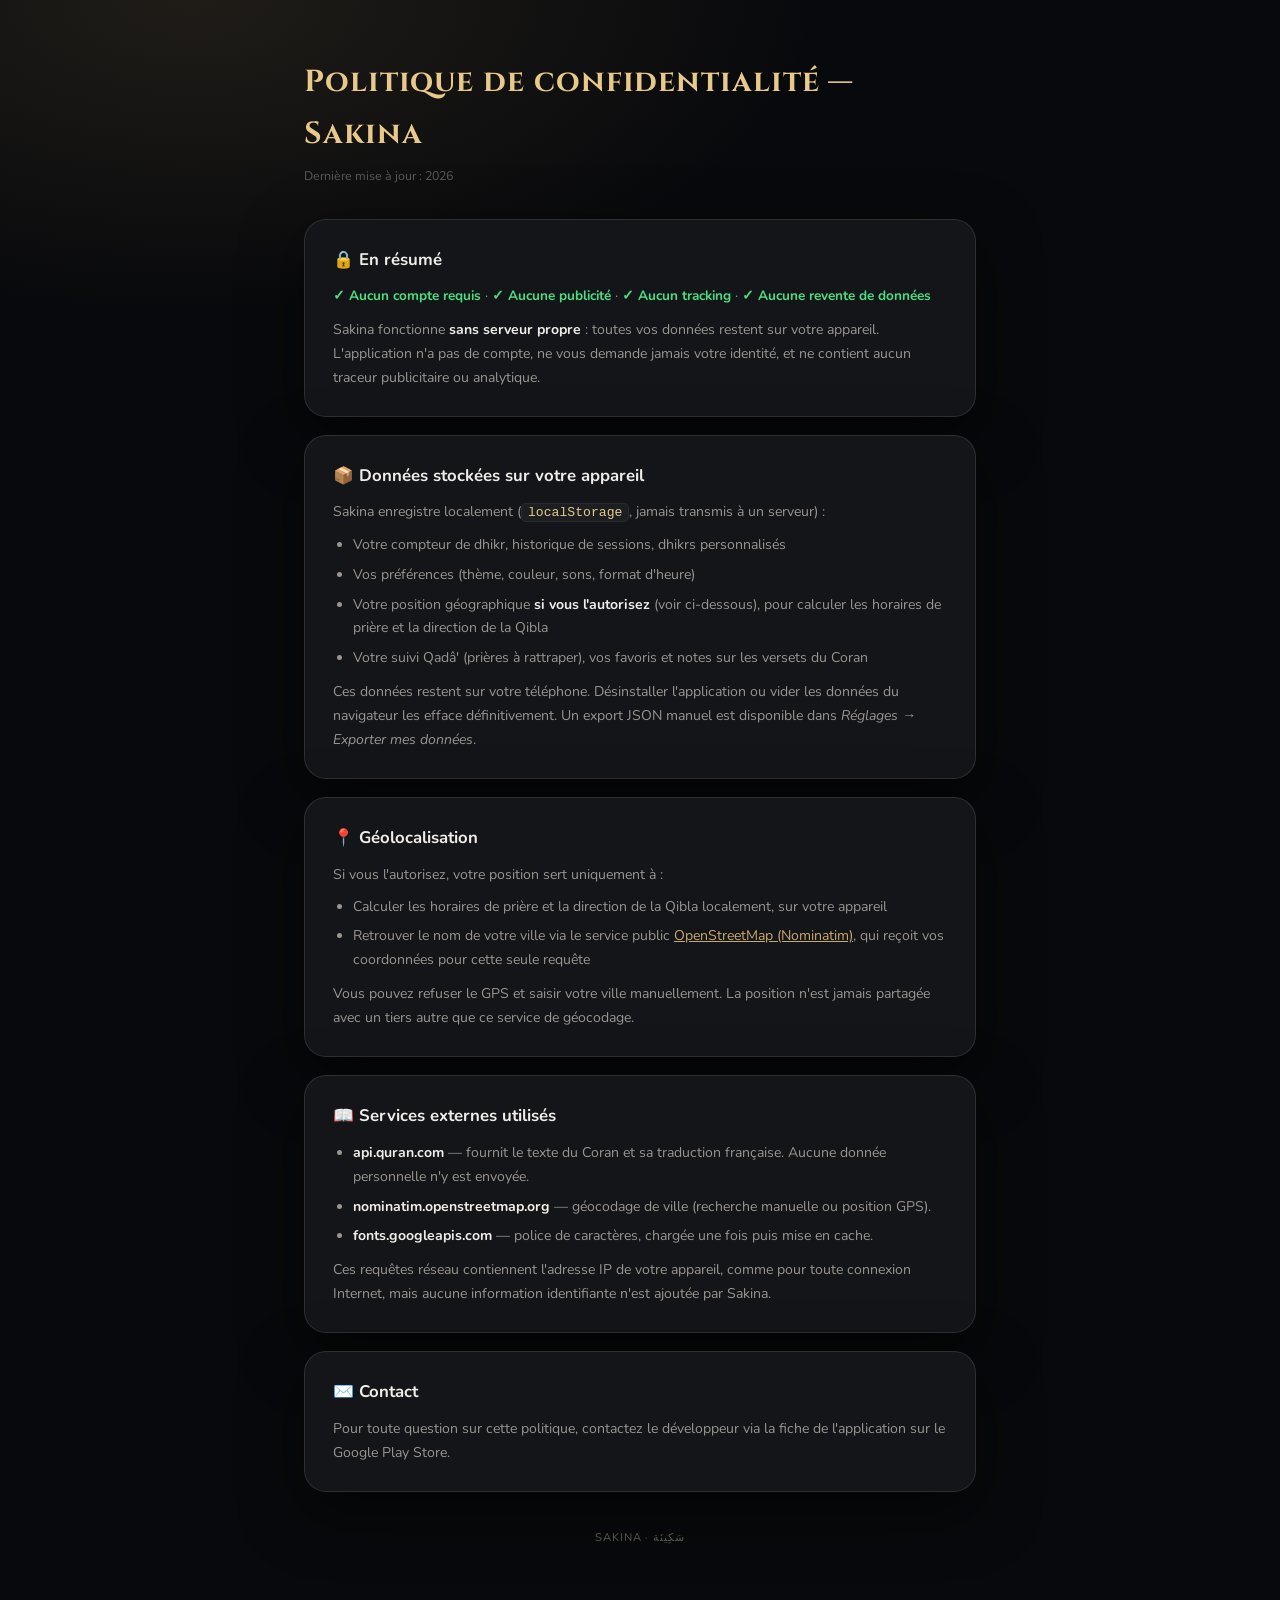
==== privacy-policy.html @ a519704c "Refonte complète : Sakina — app islamique modulaire PWA Migration depuis le monolithe v8.html vers u" ====
<!DOCTYPE html>
<html lang="fr" data-theme="dark">
<head>
<meta charset="UTF-8">
<meta name="viewport" content="width=device-width,initial-scale=1.0">
<title>Sakina ✦ — Politique de confidentialité</title>
<link rel="preconnect" href="https://fonts.googleapis.com" crossorigin>
<link href="https://fonts.googleapis.com/css2?family=Cinzel:wght@600;700&family=Nunito:wght@300;400;500;600;700;800&display=swap" rel="stylesheet">
<style>
:root{
  --a:#C9A96E;--a2:#E8C98A;--a-glow:rgba(201,169,110,0.28);--a-dim:rgba(201,169,110,0.13);
  --bg:#08090C;--sur:#131518;--sur2:#1C1E22;--bor:rgba(255,255,255,0.11);--bor2:rgba(255,255,255,0.06);
  --t1:#F0EDE8;--t2:#9A9590;--t3:#5A5754;--ok:#4ade80;
  --ff-d:"Cinzel",serif;--ff-b:"Nunito",sans-serif;--r-xl:22px;--r-md:11px;
}
*{box-sizing:border-box;margin:0;padding:0;}
body{font-family:var(--ff-b);background:var(--bg);color:var(--t1);line-height:1.7;
  background-image:radial-gradient(ellipse 70% 50% at 15% 0%,rgba(201,169,110,0.12) 0%,transparent 70%);
  background-attachment:fixed;}
.wrap{max-width:720px;margin:0 auto;padding:56px 24px 100px;}
h1{font-family:var(--ff-d);font-size:1.9rem;letter-spacing:0.03em;color:var(--a2);margin-bottom:6px;}
.updated{color:var(--t3);font-size:0.78rem;margin-bottom:32px;}
.gc{background:var(--sur);border:1px solid var(--bor);border-radius:var(--r-xl);
  box-shadow:0 20px 60px rgba(0,0,0,0.5);padding:26px 28px;margin-bottom:18px;}
h2{font-size:1.05rem;color:var(--t1);margin-bottom:10px;display:flex;align-items:center;gap:8px;}
p,li{color:var(--t2);font-size:0.88rem;}
ul{padding-left:20px;margin-top:8px;}
li{margin-bottom:6px;}
strong{color:var(--t1);}
code{font-family:monospace;background:var(--sur2);border:1px solid var(--bor2);border-radius:5px;padding:1px 6px;color:var(--a2);font-size:0.82rem;}
.ok-badge{display:inline-flex;align-items:center;gap:6px;color:var(--ok);font-weight:700;font-size:0.85rem;}
a{color:var(--a);}
footer{text-align:center;margin-top:36px;color:var(--t3);font-size:0.7rem;text-transform:uppercase;letter-spacing:0.08em;}
</style>
</head>
<body>
<div class="wrap">
  <h1>Politique de confidentialité — Sakina</h1>
  <div class="updated">Dernière mise à jour : 2026</div>

  <div class="gc">
    <h2>🔒 En résumé</h2>
    <p><span class="ok-badge">✓ Aucun compte requis</span> · <span class="ok-badge">✓ Aucune publicité</span> · <span class="ok-badge">✓ Aucun tracking</span> · <span class="ok-badge">✓ Aucune revente de données</span></p>
    <p style="margin-top:10px;">Sakina fonctionne <strong>sans serveur propre</strong> : toutes vos données restent sur votre appareil. L'application n'a pas de compte, ne vous demande jamais votre identité, et ne contient aucun traceur publicitaire ou analytique.</p>
  </div>

  <div class="gc">
    <h2>📦 Données stockées sur votre appareil</h2>
    <p>Sakina enregistre localement (<code>localStorage</code>, jamais transmis à un serveur) :</p>
    <ul>
      <li>Votre compteur de dhikr, historique de sessions, dhikrs personnalisés</li>
      <li>Vos préférences (thème, couleur, sons, format d'heure)</li>
      <li>Votre position géographique <strong>si vous l'autorisez</strong> (voir ci-dessous), pour calculer les horaires de prière et la direction de la Qibla</li>
      <li>Votre suivi Qadâ' (prières à rattraper), vos favoris et notes sur les versets du Coran</li>
    </ul>
    <p style="margin-top:10px;">Ces données restent sur votre téléphone. Désinstaller l'application ou vider les données du navigateur les efface définitivement. Un export JSON manuel est disponible dans <em>Réglages → Exporter mes données</em>.</p>
  </div>

  <div class="gc">
    <h2>📍 Géolocalisation</h2>
    <p>Si vous l'autorisez, votre position sert uniquement à :</p>
    <ul>
      <li>Calculer les horaires de prière et la direction de la Qibla localement, sur votre appareil</li>
      <li>Retrouver le nom de votre ville via le service public <a href="https://www.openstreetmap.org" target="_blank" rel="noopener">OpenStreetMap (Nominatim)</a>, qui reçoit vos coordonnées pour cette seule requête</li>
    </ul>
    <p style="margin-top:10px;">Vous pouvez refuser le GPS et saisir votre ville manuellement. La position n'est jamais partagée avec un tiers autre que ce service de géocodage.</p>
  </div>

  <div class="gc">
    <h2>📖 Services externes utilisés</h2>
    <ul>
      <li><strong>api.quran.com</strong> — fournit le texte du Coran et sa traduction française. Aucune donnée personnelle n'y est envoyée.</li>
      <li><strong>nominatim.openstreetmap.org</strong> — géocodage de ville (recherche manuelle ou position GPS).</li>
      <li><strong>fonts.googleapis.com</strong> — police de caractères, chargée une fois puis mise en cache.</li>
    </ul>
    <p style="margin-top:10px;">Ces requêtes réseau contiennent l'adresse IP de votre appareil, comme pour toute connexion Internet, mais aucune information identifiante n'est ajoutée par Sakina.</p>
  </div>

  <div class="gc">
    <h2>✉️ Contact</h2>
    <p>Pour toute question sur cette politique, contactez le développeur via la fiche de l'application sur le Google Play Store.</p>
  </div>

  <footer>Sakina · سَكِينَة</footer>
</div>
</body>
</html>
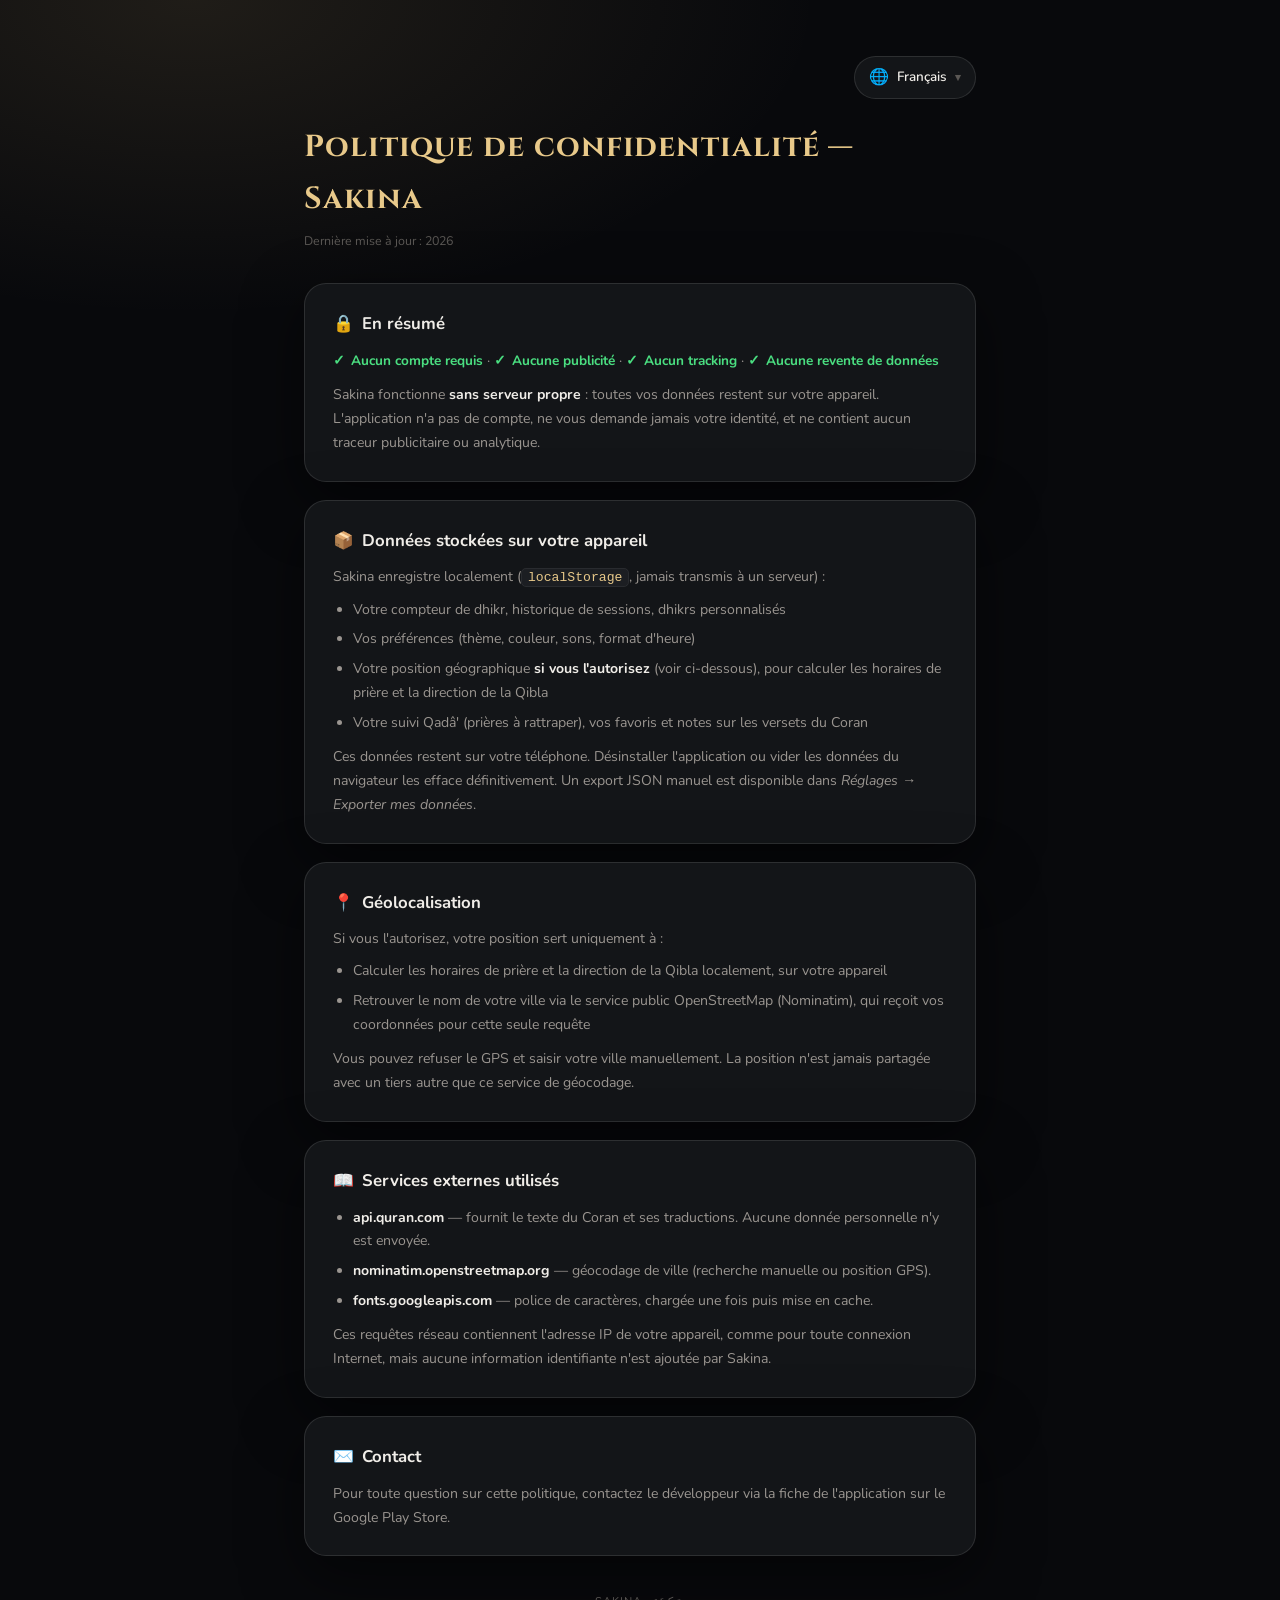
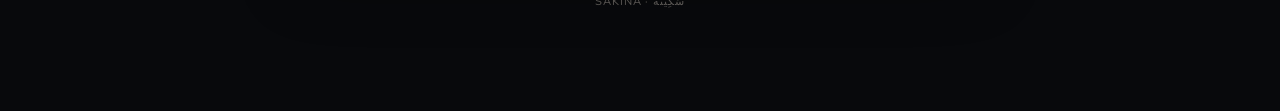
==== commit 69fb79d4: "La politique de confidentialite se lit dans dix-huit langues Elle s'ouvre dans un onglet a part, hor" ====
--- a/privacy-policy.html
+++ b/privacy-policy.html
@@ -31,57 +31,85 @@
 .ok-badge{display:inline-flex;align-items:center;gap:6px;color:var(--ok);font-weight:700;font-size:0.85rem;}
 a{color:var(--a);}
 footer{text-align:center;margin-top:36px;color:var(--t3);font-size:0.7rem;text-transform:uppercase;letter-spacing:0.08em;}
+
+/* Selecteur de langue : la page s'ouvre dans un onglet a part, hors de
+   l'application, donc hors de sa barre de reglages. Il lui faut le sien. */
+.topbar{display:flex;justify-content:flex-end;margin-bottom:22px;}
+.lang-btn{position:relative;display:inline-flex;align-items:center;gap:8px;
+  background:var(--sur);border:1px solid var(--bor);border-radius:999px;
+  padding:9px 14px;color:var(--t1);font-family:var(--ff-b);font-size:0.84rem;
+  font-weight:600;cursor:pointer;transition:border-color .18s,background .18s;}
+.lang-btn:hover,.lang-btn:focus-within{border-color:var(--a);background:var(--sur2);}
+.lang-btn .globe{font-size:1rem;line-height:1;}
+.lang-btn .chev{color:var(--t3);font-size:0.7rem;}
+/* Le <select> couvre le bouton : le controle natif garde son clavier, son
+   lecteur d'ecran et sa liste deroulante propre a chaque plateforme, et le
+   bouton n'est que son habillage. */
+/* inset seul : un width/height explicite l'emporterait sur lui et laisserait
+   la bordure de 1 px hors de la zone cliquable. */
+.lang-btn select{position:absolute;inset:-1px;opacity:0;
+  cursor:pointer;font-size:16px;}
+@media(max-width:420px){.wrap{padding:36px 16px 80px;}}
 </style>
 </head>
 <body>
 <div class="wrap">
-  <h1>Politique de confidentialité — Sakina</h1>
-  <div class="updated">Dernière mise à jour : 2026</div>
+  <div class="topbar">
+    <div class="lang-btn">
+      <span class="globe" aria-hidden="true">🌐</span>
+      <span id="lang-name">Français</span>
+      <span class="chev" aria-hidden="true">▾</span>
+      <select id="lang-pick" data-i18n-aria="priv.lang"></select>
+    </div>
+  </div>
+  <h1 data-i18n="priv.title">Politique de confidentialité — Sakina</h1>
+  <div class="updated" data-i18n="priv.updated">Dernière mise à jour : 2026</div>
 
   <div class="gc">
-    <h2>🔒 En résumé</h2>
-    <p><span class="ok-badge">✓ Aucun compte requis</span> · <span class="ok-badge">✓ Aucune publicité</span> · <span class="ok-badge">✓ Aucun tracking</span> · <span class="ok-badge">✓ Aucune revente de données</span></p>
-    <p style="margin-top:10px;">Sakina fonctionne <strong>sans serveur propre</strong> : toutes vos données restent sur votre appareil. L'application n'a pas de compte, ne vous demande jamais votre identité, et ne contient aucun traceur publicitaire ou analytique.</p>
+    <h2><span aria-hidden="true">🔒</span> <span data-i18n="priv.sum.h">En résumé</span></h2>
+    <p><span class="ok-badge">✓ <span data-i18n="priv.sum.b1">Aucun compte requis</span></span> · <span class="ok-badge">✓ <span data-i18n="priv.sum.b2">Aucune publicité</span></span> · <span class="ok-badge">✓ <span data-i18n="priv.sum.b3">Aucun tracking</span></span> · <span class="ok-badge">✓ <span data-i18n="priv.sum.b4">Aucune revente de données</span></span></p>
+    <p style="margin-top:10px;" data-i18n-html="priv.sum.p">Sakina fonctionne <strong>sans serveur propre</strong> : toutes vos données restent sur votre appareil. L'application n'a pas de compte, ne vous demande jamais votre identité, et ne contient aucun traceur publicitaire ou analytique.</p>
   </div>
 
   <div class="gc">
-    <h2>📦 Données stockées sur votre appareil</h2>
-    <p>Sakina enregistre localement (<code>localStorage</code>, jamais transmis à un serveur) :</p>
+    <h2><span aria-hidden="true">📦</span> <span data-i18n="priv.dev.h">Données stockées sur votre appareil</span></h2>
+    <p data-i18n-html="priv.dev.p1">Sakina enregistre localement (<code>localStorage</code>, jamais transmis à un serveur) :</p>
     <ul>
-      <li>Votre compteur de dhikr, historique de sessions, dhikrs personnalisés</li>
-      <li>Vos préférences (thème, couleur, sons, format d'heure)</li>
-      <li>Votre position géographique <strong>si vous l'autorisez</strong> (voir ci-dessous), pour calculer les horaires de prière et la direction de la Qibla</li>
-      <li>Votre suivi Qadâ' (prières à rattraper), vos favoris et notes sur les versets du Coran</li>
+      <li data-i18n-html="priv.dev.l1">Votre compteur de dhikr, historique de sessions, dhikrs personnalisés</li>
+      <li data-i18n-html="priv.dev.l2">Vos préférences (thème, couleur, sons, format d'heure)</li>
+      <li data-i18n-html="priv.dev.l3">Votre position géographique <strong>si vous l'autorisez</strong> (voir ci-dessous), pour calculer les horaires de prière et la direction de la Qibla</li>
+      <li data-i18n-html="priv.dev.l4">Votre suivi Qadâ' (prières à rattraper), vos favoris et notes sur les versets du Coran</li>
     </ul>
-    <p style="margin-top:10px;">Ces données restent sur votre téléphone. Désinstaller l'application ou vider les données du navigateur les efface définitivement. Un export JSON manuel est disponible dans <em>Réglages → Exporter mes données</em>.</p>
+    <p style="margin-top:10px;" data-i18n-html="priv.dev.p2">Ces données restent sur votre téléphone. Désinstaller l'application ou vider les données du navigateur les efface définitivement. Un export JSON manuel est disponible dans <em>Réglages → Exporter mes données</em>.</p>
   </div>
 
   <div class="gc">
-    <h2>📍 Géolocalisation</h2>
-    <p>Si vous l'autorisez, votre position sert uniquement à :</p>
+    <h2><span aria-hidden="true">📍</span> <span data-i18n="priv.geo.h">Géolocalisation</span></h2>
+    <p data-i18n="priv.geo.p1">Si vous l'autorisez, votre position sert uniquement à :</p>
     <ul>
-      <li>Calculer les horaires de prière et la direction de la Qibla localement, sur votre appareil</li>
-      <li>Retrouver le nom de votre ville via le service public <a href="https://www.openstreetmap.org" target="_blank" rel="noopener">OpenStreetMap (Nominatim)</a>, qui reçoit vos coordonnées pour cette seule requête</li>
+      <li data-i18n="priv.geo.l1">Calculer les horaires de prière et la direction de la Qibla localement, sur votre appareil</li>
+      <li data-i18n-html="priv.geo.l2">Retrouver le nom de votre ville via le service public <a href="https://www.openstreetmap.org" target="_blank" rel="noopener">OpenStreetMap (Nominatim)</a>, qui reçoit vos coordonnées pour cette seule requête</li>
     </ul>
-    <p style="margin-top:10px;">Vous pouvez refuser le GPS et saisir votre ville manuellement. La position n'est jamais partagée avec un tiers autre que ce service de géocodage.</p>
+    <p style="margin-top:10px;" data-i18n="priv.geo.p2">Vous pouvez refuser le GPS et saisir votre ville manuellement. La position n'est jamais partagée avec un tiers autre que ce service de géocodage.</p>
   </div>
 
   <div class="gc">
-    <h2>📖 Services externes utilisés</h2>
+    <h2><span aria-hidden="true">📖</span> <span data-i18n="priv.ext.h">Services externes utilisés</span></h2>
     <ul>
-      <li><strong>api.quran.com</strong> — fournit le texte du Coran et sa traduction française. Aucune donnée personnelle n'y est envoyée.</li>
-      <li><strong>nominatim.openstreetmap.org</strong> — géocodage de ville (recherche manuelle ou position GPS).</li>
-      <li><strong>fonts.googleapis.com</strong> — police de caractères, chargée une fois puis mise en cache.</li>
+      <li data-i18n-html="priv.ext.l1"><strong>api.quran.com</strong> — fournit le texte du Coran et sa traduction française. Aucune donnée personnelle n'y est envoyée.</li>
+      <li data-i18n-html="priv.ext.l2"><strong>nominatim.openstreetmap.org</strong> — géocodage de ville (recherche manuelle ou position GPS).</li>
+      <li data-i18n-html="priv.ext.l3"><strong>fonts.googleapis.com</strong> — police de caractères, chargée une fois puis mise en cache.</li>
     </ul>
-    <p style="margin-top:10px;">Ces requêtes réseau contiennent l'adresse IP de votre appareil, comme pour toute connexion Internet, mais aucune information identifiante n'est ajoutée par Sakina.</p>
+    <p style="margin-top:10px;" data-i18n="priv.ext.p">Ces requêtes réseau contiennent l'adresse IP de votre appareil, comme pour toute connexion Internet, mais aucune information identifiante n'est ajoutée par Sakina.</p>
   </div>
 
   <div class="gc">
-    <h2>✉️ Contact</h2>
-    <p>Pour toute question sur cette politique, contactez le développeur via la fiche de l'application sur le Google Play Store.</p>
+    <h2><span aria-hidden="true">✉️</span> <span data-i18n="priv.contact.h">Contact</span></h2>
+    <p data-i18n="priv.contact.p">Pour toute question sur cette politique, contactez le développeur via la fiche de l'application sur le Google Play Store.</p>
   </div>
 
   <footer>Sakina · سَكِينَة</footer>
 </div>
+<script type="module" src="js/privacy.js"></script>
 </body>
 </html>
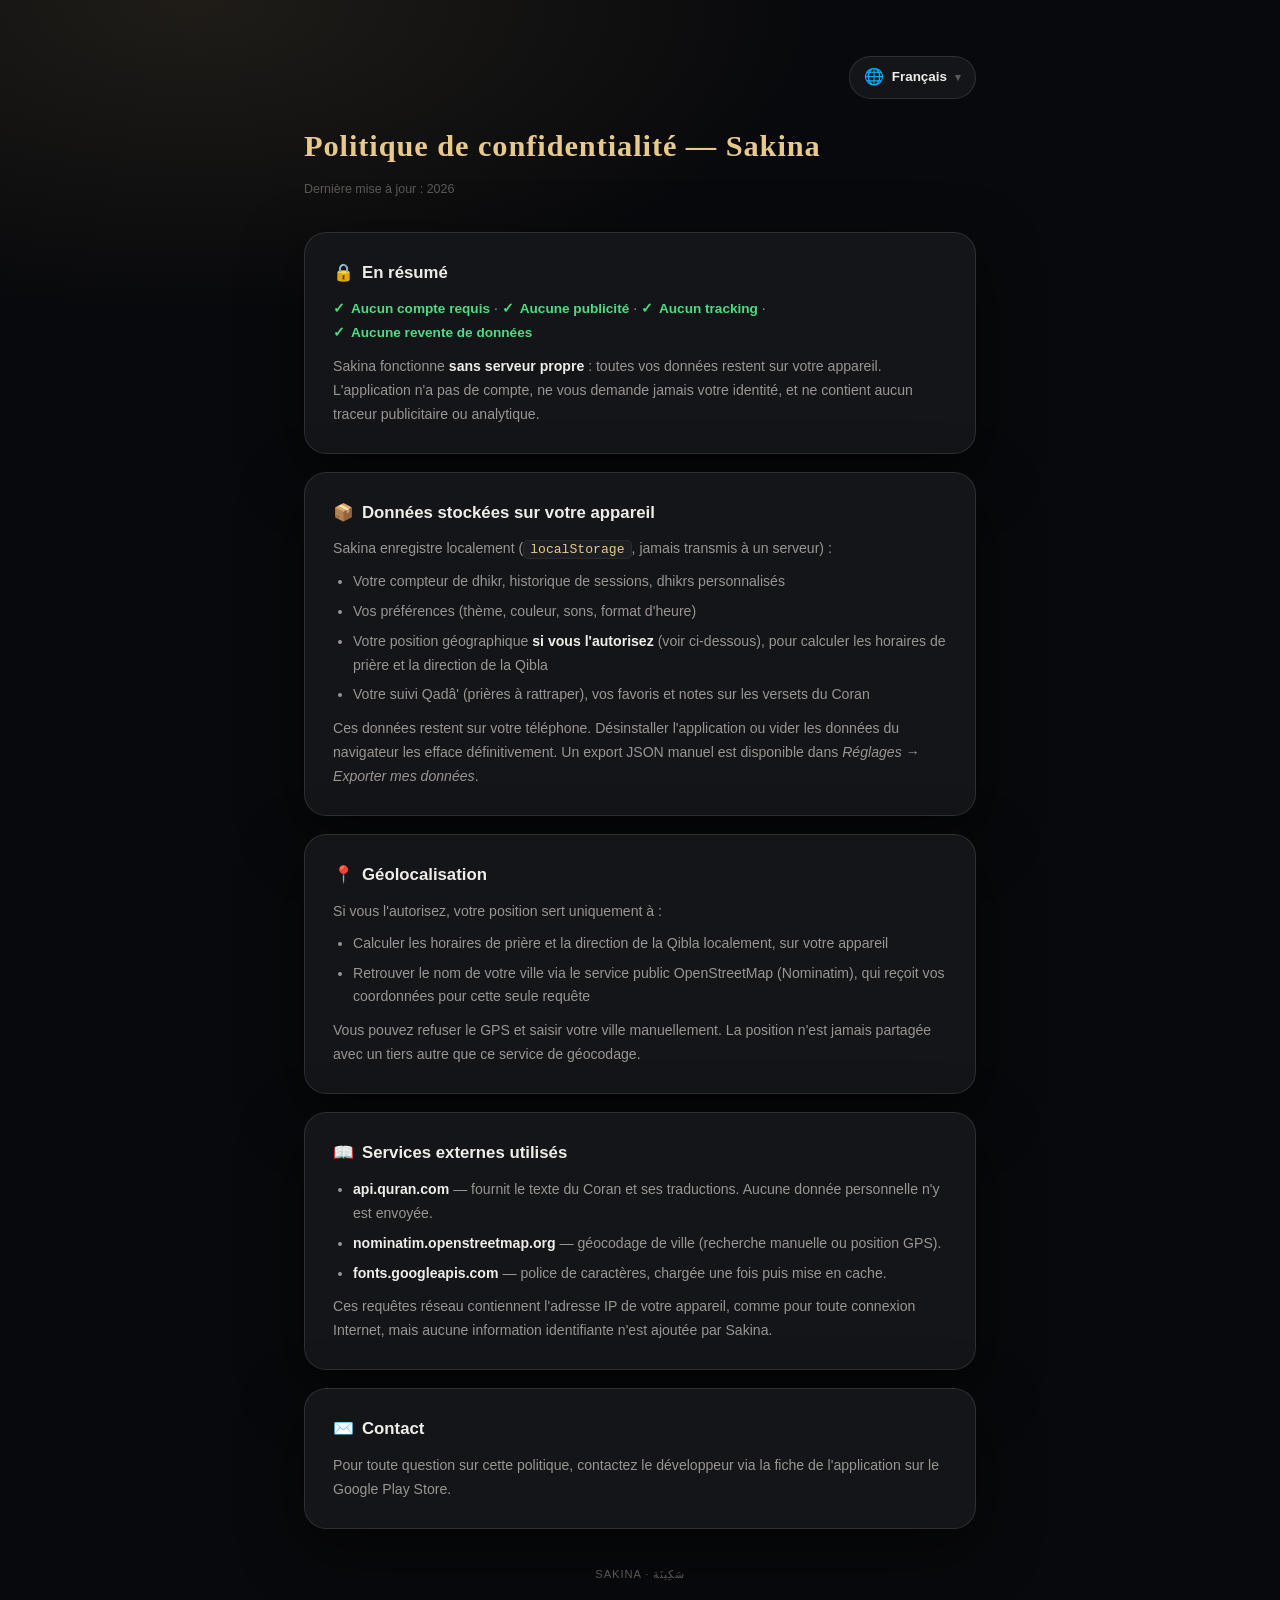
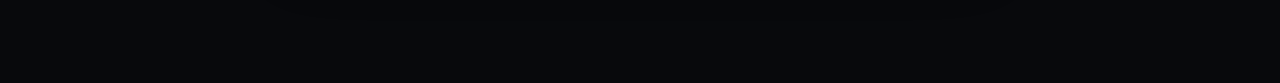
==== commit af0f9c40: "Les huit failles de l'audit, corrigees et gardees L'audit avait trouve une chaine a trois maillons :" ====
--- a/privacy-policy.html
+++ b/privacy-policy.html
@@ -2,6 +2,9 @@
 <html lang="fr" data-theme="dark">
 <head>
 <meta charset="UTF-8">
+<!-- Meme politique que index.html, sans le script de theme : cette page n'en
+     a pas. Elle ne parle a aucun service distant non plus. -->
+<meta http-equiv="Content-Security-Policy" content="default-src 'self'; script-src 'self'; style-src 'self' 'unsafe-inline' https://fonts.googleapis.com; font-src 'self' https://fonts.gstatic.com; img-src 'self' data:; connect-src 'self'; object-src 'none'; base-uri 'none'; form-action 'none'; frame-ancestors 'none'">
 <meta name="viewport" content="width=device-width,initial-scale=1.0">
 <title>Sakina ✦ — Politique de confidentialité</title>
 <link rel="preconnect" href="https://fonts.googleapis.com" crossorigin>
